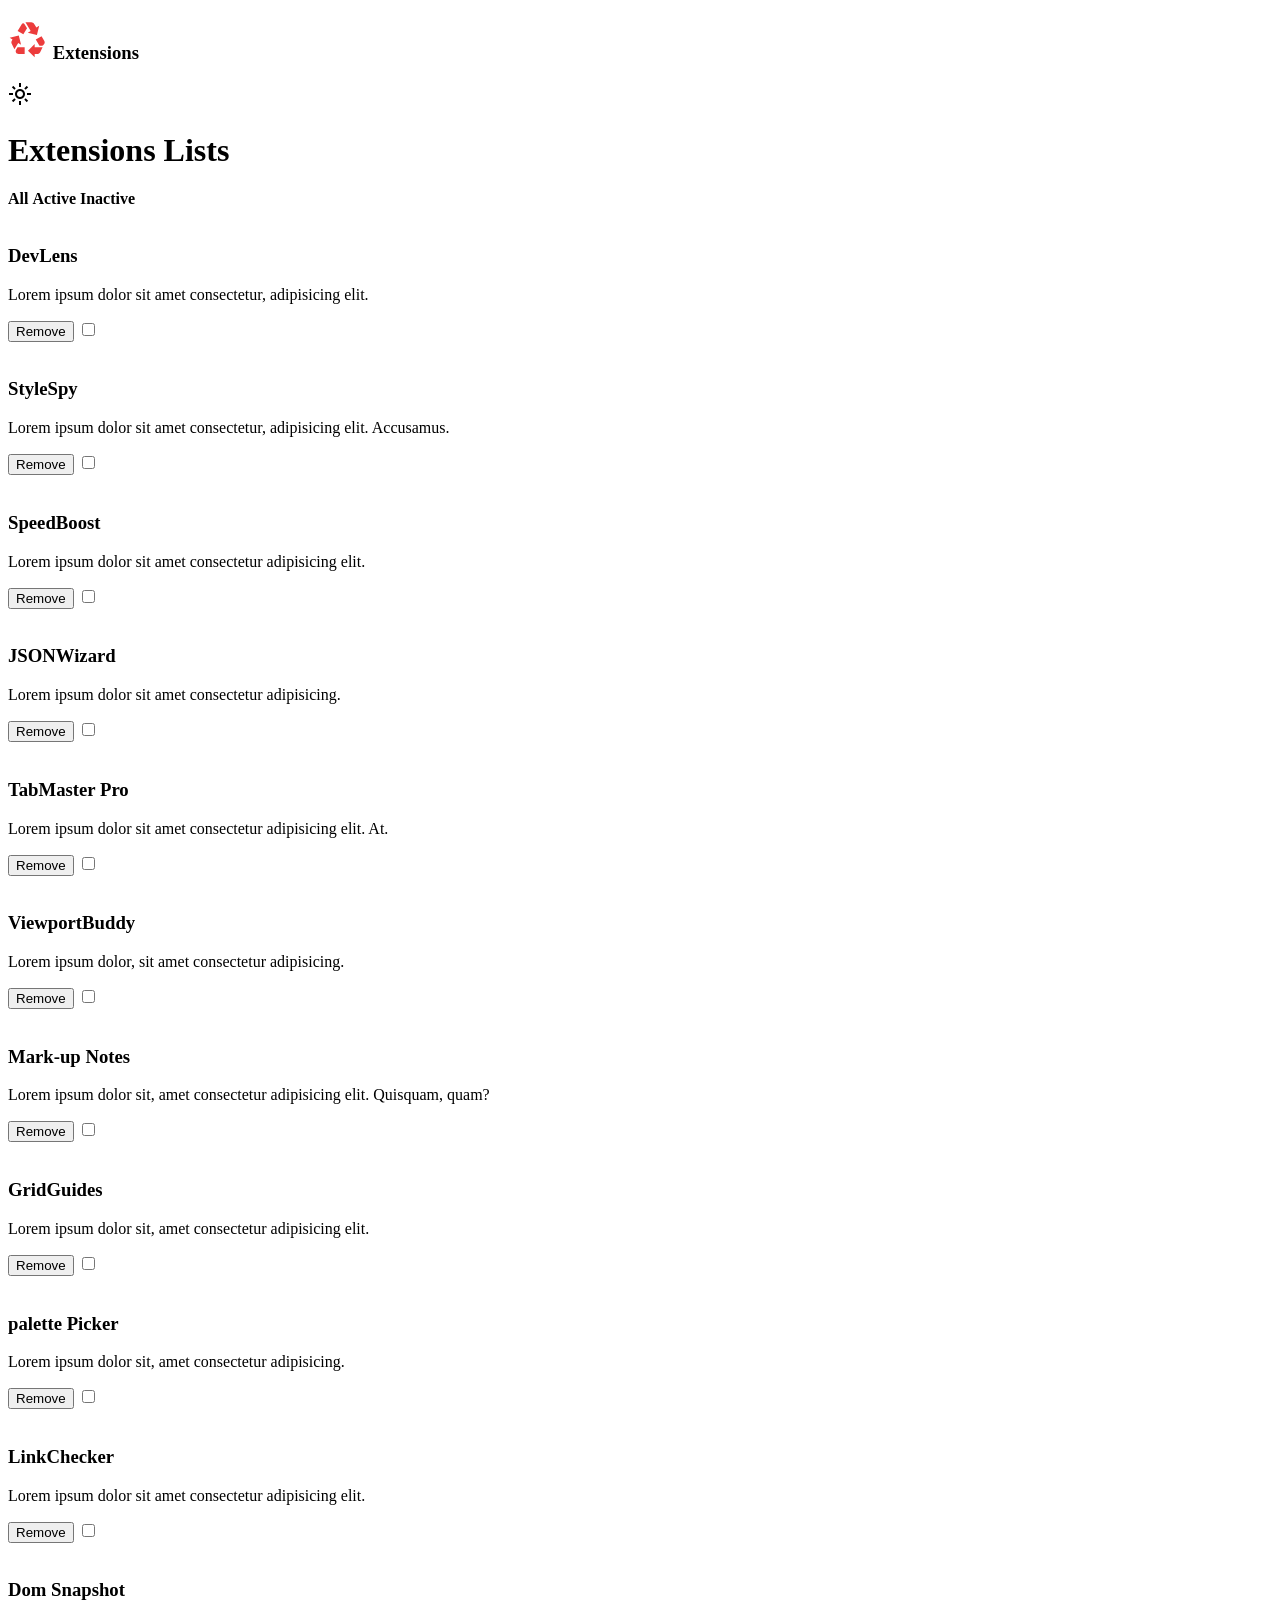
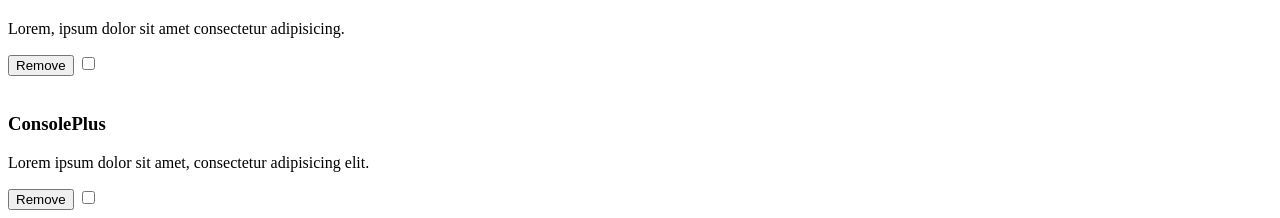
==== index-2.html @ 66c52c82 "For Extension list" ====
<!DOCTYPE html>
<html lang="en">
<head>
    <meta charset="UTF-8">
    <meta name="viewport" content="width=device-width, initial-scale=1.0">
    <title>Christo's Work</title>
    <link rel="stylesheet" href="https://fonts.googleapis.com/css2?family=Material+Symbols+Outlined:opsz,wght,FILL,GRAD@20..48,100..700,0..1,-50..200&icon" />
    <link rel="stylesheet" href="index-2.css">
</head>
<body>
    <div class="container">
        <div class="header">
            <h3><svg xmlns="http://www.w3.org/2000/svg" height="40px" viewBox="0 -960 960 960" width="40px" fill="#ec3c3c"><path d="m368-592 89-147-59-98q-12-20-34.5-20T329-837l-98 163 137 82Zm387 272-89-148 139-80 64 107q11 17 12 38t-9 39q-10 20-29.5 32T800-320h-45ZM640-40 480-200l160-160v80h190l-58 116q-11 20-30 32t-42 12h-60v80Zm-387-80q-20 0-36.5-10.5T192-158q-8-16-7.5-33.5T194-224l34-56h172v160H253Zm-99-114L89-364q-9-18-8.5-38.5T92-441l16-27-68-41 219-55 55 220-69-42-91 152Zm540-342-219-55 69-41-125-208h141q21 0 39.5 10.5T629-841l52 87 68-42-55 220Z"/></svg>
            Extensions</h3>
            <span id="light-mode" class="material-symbols-outlined">
                light_mode
                </span>
        </div>

        <div class="active">
            <h1>Extensions Lists</h1>

            <div id="btn">
                <strong id="all">All</strong>
                <strong id="active">Active</strong>
                <strong id="inactive">Inactive</strong>
            </div>
        </div>  

        <div class="body">
            <div class="box box-1">
                <div id="flex-box"> 
                    <img src="extensions-img/dev-lens-img.jpg" alt="">
                    <div>
                        <h3>DevLens</h3>
                        <p>Lorem ipsum dolor sit amet consectetur, adipisicing elit.</p>
                    </div>
                </div>
                <div class="second-child">
                    <button class="btn-">Remove</button>
                    <label class="switch">
                        <input type="checkbox">
                        <span class="slider round"></span>
                    </label>
                </div>
            </div>

            <div class="box box-2">
                <div id="flex-box">
                    <img src="extensions-img/styleSpy-img.png" alt="">
                    <div>
                        <h3>StyleSpy</h3>
                        <p>Lorem ipsum dolor sit amet consectetur, adipisicing elit. Accusamus.</p>
                    </div>
                </div>

                <div class="second-child">
                    <button class="btn-">Remove</button>
                    <label class="switch">
                        <input type="checkbox">
                        <span class="slider round"></span>
                    </label>
                </div>
            </div>

            <div class="box box-3">
                <div id="flex-box">
                    <img src="extensions-img/speed-boost-img.jpg" alt="">
                    <div>
                        <h3>SpeedBoost</h3>
                        <p>Lorem ipsum dolor sit amet consectetur adipisicing elit.</p>
                    </div>
                </div>

                <div class="second-child">
                    <button class="btn-">Remove</button>
                    <label class="switch">
                        <input type="checkbox">
                        <span class="slider round"></span>
                    </label>
                </div>
            </div>
            
            <div class="box box-4">
                <div id="flex-box">
                    <img src="extensions-img/js-img.png" alt="">
                    <div>
                        <h3>JSONWizard</h3>
                        <p>Lorem ipsum dolor sit amet consectetur adipisicing.</p>
                    </div>
                </div>

                <div class="second-child">
                    <button class="btn-">Remove</button>
                    <label class="switch">
                        <input type="checkbox">
                        <span class="slider round"></span>
                      </label>
                </div>
            </div>

            <div class="box box-5">
                <div id="flex-box">
                    <img src="extensions-img/master-pro.png" alt="">
                    <div>
                        <h3>TabMaster Pro</h3>
                        <p>Lorem ipsum dolor sit amet consectetur adipisicing elit. At.</p>
                    </div>
                </div>

                <div class="second-child">
                    <button class="btn-">Remove</button>
                    <label class="switch">
                        <input type="checkbox">
                        <span class="slider round"></span>
                      </label>
                </div>
            </div>

            <div class="box box-6">
                <div id="flex-box">
                    <img src="extensions-img/buddy.jpg" alt="">

                    <div>
                        <h3>ViewportBuddy</h3>
                        <p>Lorem ipsum dolor, sit amet consectetur adipisicing.</p>
                    </div>
                </div>

                <div class="second-child">
                    <button class="btn-">Remove</button>
                    <label class="switch">
                        <input type="checkbox">
                        <span class="slider round"></span>
                      </label>
                </div>
            </div>

            <div class="box box-7">
                <div id="flex-box">
                    <img src="extensions-img/mark-up-img.png" alt="">
                    <div>
                        <h3>Mark-up Notes</h3>
                        <p>Lorem ipsum dolor sit, amet consectetur adipisicing elit. Quisquam, quam?</p>
                    </div>
                </div>
                <div class="second-child">
                
                    <button class="btn-">Remove</button>
                    <label class="switch">
                        <input type="checkbox">
                        <span class="slider round"></span>
                      </label>
                </div>
            </div>

            <div class="box box-8">
                <div id="flex-box">
                    <img src="extensions-img/grid-guides-img.png" alt="">
                    <div>
                        <h3>GridGuides</h3>
                        <p>Lorem ipsum dolor sit, amet consectetur adipisicing elit.</p>                   
                    </div>
                </div>

                <div class="second-child">
                    <button class="btn-">Remove</button>
                    <label class="switch">
                        <input type="checkbox">
                        <span class="slider round"></span>
                      </label>
                </div>
            </div>

            <div class="box box-9">
                <div id="flex-box">
                    <img src="extensions-img/palette-picker-img.jpg" alt="">
                    <div>
                        <h3>palette Picker</h3>
                        <p>Lorem ipsum dolor sit, amet consectetur adipisicing.</p>                   
                    </div>
                </div>

                <div class="second-child">
                    <button class="btn-">Remove</button>
                    <label class="switch">
                        <input type="checkbox">
                        <span class="slider round"></span>
                      </label>
                </div>
            </div>

            <div class="box box-10">
                <div id="flex-box">
                    <img src="extensions-img/palette-picker-img.jpg" alt="">
                    <div>
                        <h3>LinkChecker</h3>
                        <p>Lorem ipsum dolor sit amet consectetur adipisicing elit.</p>                     
                    </div>
                </div>

                <div class="second-child">
                    <button class="btn-">Remove</button>
                    <label class="switch">
                        <input type="checkbox">
                        <span class="slider round"></span>
                      </label>
                </div>
                   
            </div>

            <div class="box box-11">
                <div id="flex-box">
                    <img src="extensions-img/mark-up-img.png" alt="">
                    <div>
                        <h3>Dom Snapshot</h3>
                        <p>Lorem, ipsum dolor sit amet consectetur adipisicing.</p>                        
                    </div>
                </div>

                <div class="second-child">
                    <button class="btn-">Remove</button>
                    <label class="switch">
                        <input type="checkbox">
                        <span class="slider round"></span>
                      </label>
                </div>
            </div>

            <div class="box box-12">
                <div id="flex-box">
                    <img src="extensions-img/mark-up-img.png" alt="">
                    <div>
                        <h3>ConsolePlus</h3>
                        <p>Lorem ipsum dolor sit amet, consectetur adipisicing elit.</p>                        
                    </div>
                </div>
                <div class="second-child">
                    <button class="btn-">Remove</button>
                    <label class="switch">
                        <input type="checkbox">
                        <span class="slider round"></span>
                      </label>
                </div>
            </div>

        </div>

    </div>
</body>
</html>
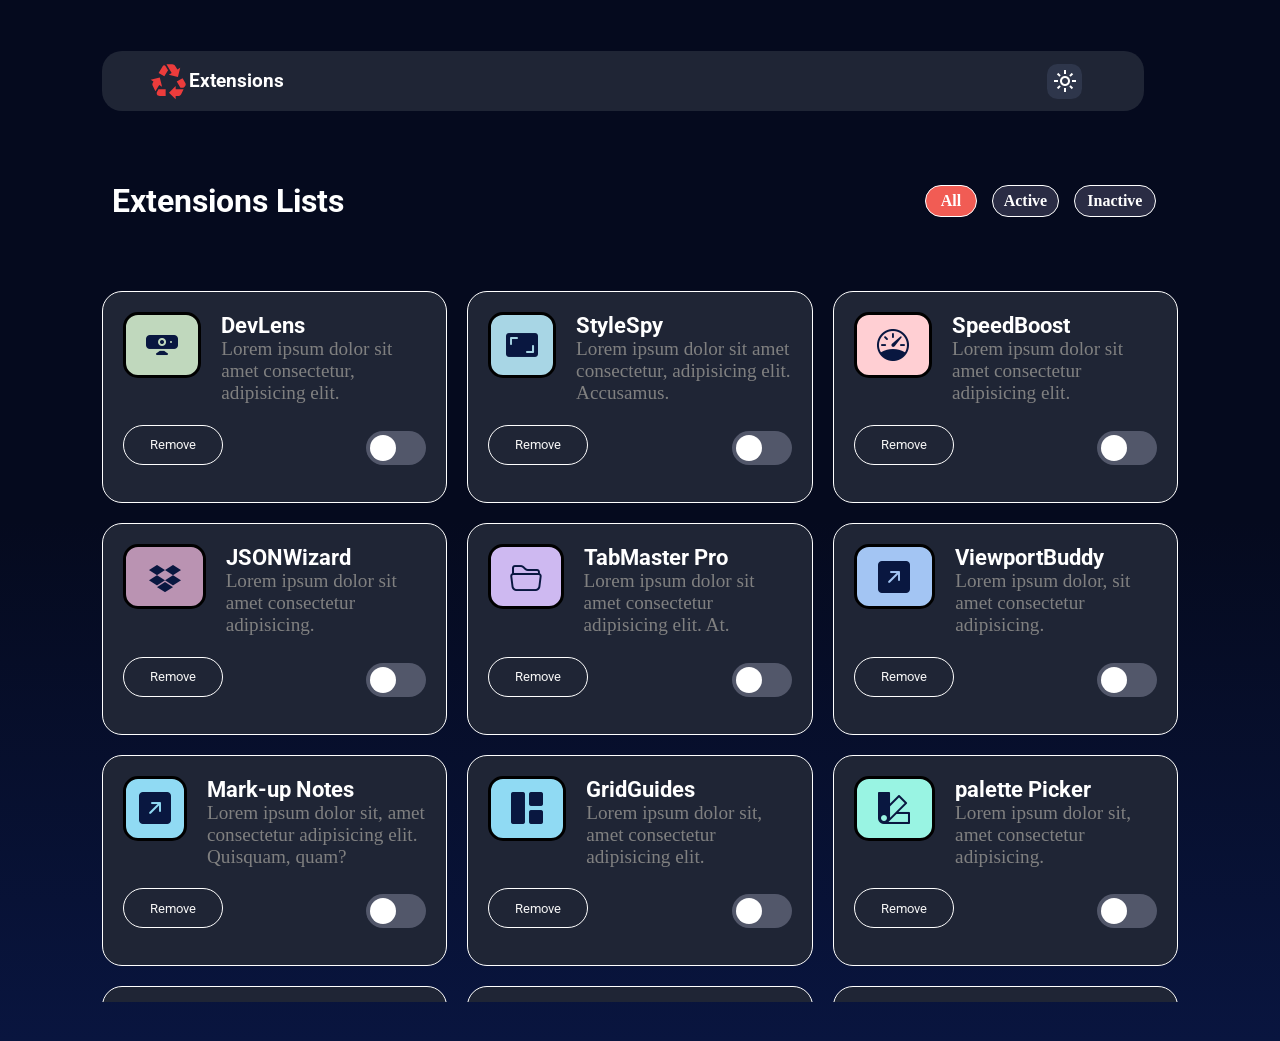
==== commit c5eefb33: "New changes" ====
--- a/index-2.html
+++ b/index-2.html
@@ -3,9 +3,13 @@
 <head>
     <meta charset="UTF-8">
     <meta name="viewport" content="width=device-width, initial-scale=1.0">
-    <title>Christo's Work</title>
+    <title>DashBoard</title>
+    <link rel="preconnect" href="https://fonts.googleapis.com">
+    <link rel="preconnect" href="https://fonts.gstatic.com" crossorigin>
+    <link href="https://fonts.googleapis.com/css2?family=Roboto:ital,wght@0,100..900;1,100..900&display=swap" rel="stylesheet">
     <link rel="stylesheet" href="https://fonts.googleapis.com/css2?family=Material+Symbols+Outlined:opsz,wght,FILL,GRAD@20..48,100..700,0..1,-50..200&icon" />
     <link rel="stylesheet" href="index-2.css">
+    <link rel="stylesheet" href="https://cdn.jsdelivr.net/npm/bootstrap-icons@1.11.3/font/bootstrap-icons.min.css">
 </head>
 <body>
     <div class="container">
@@ -30,7 +34,8 @@
         <div class="body">
             <div class="box box-1">
                 <div id="flex-box"> 
-                    <img src="extensions-img/dev-lens-img.jpg" alt="">
+                    <!-- <img src="extensions-img/dev-lens-img.jpg" alt=""> -->
+                    <i class="bi bi-webcam-fill bi-1"></i>
                     <div>
                         <h3>DevLens</h3>
                         <p>Lorem ipsum dolor sit amet consectetur, adipisicing elit.</p>
@@ -47,7 +52,8 @@
 
             <div class="box box-2">
                 <div id="flex-box">
-                    <img src="extensions-img/styleSpy-img.png" alt="">
+                    <!-- <img src="extensions-img/styleSpy-img.png" alt=""> -->
+                    <i class="bi bi-aspect-ratio-fill bi-2"></i>
                     <div>
                         <h3>StyleSpy</h3>
                         <p>Lorem ipsum dolor sit amet consectetur, adipisicing elit. Accusamus.</p>
@@ -65,7 +71,8 @@
 
             <div class="box box-3">
                 <div id="flex-box">
-                    <img src="extensions-img/speed-boost-img.jpg" alt="">
+                    <!-- <img src="extensions-img/speed-boost-img.jpg" alt=""> -->
+                    <i class="bi bi-speedometer bi-3"></i>
                     <div>
                         <h3>SpeedBoost</h3>
                         <p>Lorem ipsum dolor sit amet consectetur adipisicing elit.</p>
@@ -83,7 +90,8 @@
             
             <div class="box box-4">
                 <div id="flex-box">
-                    <img src="extensions-img/js-img.png" alt="">
+                    <!-- <img src="extensions-img/js-img.png" alt=""> -->
+                    <i class="bi bi-dropbox bi-4"></i>
                     <div>
                         <h3>JSONWizard</h3>
                         <p>Lorem ipsum dolor sit amet consectetur adipisicing.</p>
@@ -101,7 +109,8 @@
 
             <div class="box box-5">
                 <div id="flex-box">
-                    <img src="extensions-img/master-pro.png" alt="">
+                    <!-- <img src="extensions-img/master-pro.png" alt=""> -->
+                    <i class="bi bi-folder2-open bi-5"></i>
                     <div>
                         <h3>TabMaster Pro</h3>
                         <p>Lorem ipsum dolor sit amet consectetur adipisicing elit. At.</p>
@@ -119,8 +128,8 @@
 
             <div class="box box-6">
                 <div id="flex-box">
-                    <img src="extensions-img/buddy.jpg" alt="">
-
+                    <!-- <img src="extensions-img/buddy.jpg" alt=""> -->
+                    <i class="bi bi-arrow-up-right-square-fill bi-6"></i>
                     <div>
                         <h3>ViewportBuddy</h3>
                         <p>Lorem ipsum dolor, sit amet consectetur adipisicing.</p>
@@ -138,7 +147,8 @@
 
             <div class="box box-7">
                 <div id="flex-box">
-                    <img src="extensions-img/mark-up-img.png" alt="">
+                    <!-- <img src="extensions-img/mark-up-img.png" alt=""> -->
+                    <i class="bi bi-arrow-up-right-square-fill bi-7"></i>
                     <div>
                         <h3>Mark-up Notes</h3>
                         <p>Lorem ipsum dolor sit, amet consectetur adipisicing elit. Quisquam, quam?</p>
@@ -156,7 +166,8 @@
 
             <div class="box box-8">
                 <div id="flex-box">
-                    <img src="extensions-img/grid-guides-img.png" alt="">
+                    <!-- <img src="extensions-img/grid-guides-img.png" alt=""> -->
+                    <i class="bi bi-grid-1x2-fill bi-8"></i>
                     <div>
                         <h3>GridGuides</h3>
                         <p>Lorem ipsum dolor sit, amet consectetur adipisicing elit.</p>                   
@@ -174,7 +185,9 @@
 
             <div class="box box-9">
                 <div id="flex-box">
-                    <img src="extensions-img/palette-picker-img.jpg" alt="">
+                    <!-- <img src="extensions-img/palette-picker-img.jpg" alt=""> -->
+                    <i class="bi bi-palette2 bi-9"></i>
+                    
                     <div>
                         <h3>palette Picker</h3>
                         <p>Lorem ipsum dolor sit, amet consectetur adipisicing.</p>                   
@@ -192,7 +205,8 @@
 
             <div class="box box-10">
                 <div id="flex-box">
-                    <img src="extensions-img/palette-picker-img.jpg" alt="">
+                    <!-- <img src="extensions-img/palette-picker-img.jpg" alt=""> -->
+                    <i class="bi bi-patch-check-fill bi-10"></i>
                     <div>
                         <h3>LinkChecker</h3>
                         <p>Lorem ipsum dolor sit amet consectetur adipisicing elit.</p>                     
@@ -211,7 +225,8 @@
 
             <div class="box box-11">
                 <div id="flex-box">
-                    <img src="extensions-img/mark-up-img.png" alt="">
+                    <!-- <img src="extensions-img/mark-up-img.png" alt=""> -->
+                    <i class="bi bi-file-break-fill bi-11"></i>
                     <div>
                         <h3>Dom Snapshot</h3>
                         <p>Lorem, ipsum dolor sit amet consectetur adipisicing.</p>                        
@@ -229,7 +244,8 @@
 
             <div class="box box-12">
                 <div id="flex-box">
-                    <img src="extensions-img/mark-up-img.png" alt="">
+                    <!-- <img src="extensions-img/mark-up-img.png" alt=""> -->
+                     <i class="bi bi-git bi-12"></i>
                     <div>
                         <h3>ConsolePlus</h3>
                         <p>Lorem ipsum dolor sit amet, consectetur adipisicing elit.</p>                        
--- a/index-2.css
+++ b/index-2.css
@@ -0,0 +1,341 @@
+*{
+    margin: 0;
+    padding: 0;
+}
+body{
+    background-image: linear-gradient( rgb(5, 10, 30),rgb(5, 10, 30), rgb(9, 21, 63));
+}
+span[id="light-mode"] {
+    border-radius: 30%;
+    color: white;
+    background-color: rgb(46, 54, 75);
+    width: 35px;
+    height: 35px;
+    display: flex;
+    justify-content: center;
+    align-items: center;
+
+}
+.container{
+    padding: 4% 8%;
+    margin-bottom: 3%;
+    height: 100vh;
+    overflow-y: scroll;    
+}
+.container>.header {
+    height: 60px;
+    width: 78vw;
+    border-radius: 20px;
+    background-color: rgba(31, 37, 53);
+    display: grid;
+    grid-template-columns: 90% 5%;
+    justify-content: center;
+    align-items: center;
+    color: white;
+    padding: 0 2%;
+}
+.header>h3 {
+    display: flex;
+    align-items: center;
+    font-family: "Roboto", sans-serif;
+
+}
+h1,h3 {
+    font-family: "Roboto", sans-serif;
+
+}
+.active {
+    color: white;
+    display: grid;
+    grid-template-columns: 77% 1fr;
+    align-items: center;
+    height: 20vh;
+    padding: 0 10px;
+
+}
+#btn {
+    display: flex;
+    gap: 15px;
+}
+#all {
+    border: 1px solid white;
+    border-radius: 20px;
+    width: 50px;
+    background-color: rgba(49, 54, 76);
+    height: 30px;
+    display: flex;
+    align-items: center;
+    justify-content: center;
+    background-color: rgba(241, 92, 84);
+    cursor: pointer;
+    
+}
+
+#active {
+    border: 1px solid white;
+    border-radius: 20px;
+    background-color: rgba(72, 72, 99, 0.562);
+    width: 65px;
+    height: 30px;
+    display: flex;
+    align-items: center;
+    justify-content: center;
+}
+#inactive {
+    border: 1px solid white;
+    border-radius: 20px;
+    background-color: rgba(72, 72, 99, 0.562);
+    width: 80px;
+    height: 30px;
+    display: flex;
+    align-items: center;
+    justify-content: center;
+}
+.body{
+    display: grid;
+    grid-template-columns: 1fr 1fr 1fr;
+    grid-template-rows: 28% 28% 28% 28%;
+    gap: 20px;
+    /* height: 50%; */
+    
+
+}
+.box{
+    border: 1px solid white;
+    border-radius: 20px;
+    background-color: rgba(31, 37, 53);
+    padding: 20px;
+    display: grid;
+    grid-template-rows: 50% 40%;
+    
+}
+#flex-box {
+    font-size: larger;
+    display: flex;
+    gap:20px;
+}
+#flex-box .bi {
+    /* width: 50%;
+    height: 60%; */
+    border: 3px solid black;
+    display: flex;
+    justify-content: center;
+    align-items: center;
+    border-radius: 15px;
+}
+.bi-1{
+    width: 50%;
+    height: 70%;
+    background-color: rgb(192, 216, 189);
+    font-size: 2rem;
+    color: rgb(9, 23, 64);
+}
+.bi-2{
+    width: 50%;
+    height: 70%;
+    background-color: rgb(168, 214, 229);
+    font-size: 2rem;
+    color: rgb(9, 23, 64);
+}
+.bi-3{
+    width: 50%;
+    height: 70%;
+    background-color: rgb(255, 207, 211);
+    font-size: 2rem;
+    color: rgb(9, 23, 64);
+}
+.bi-4{
+    width: 50%;
+    height: 70%;
+    background-color: rgb(186, 147, 178);
+    font-size: 2rem;
+    color: rgb(9, 23, 64);
+}
+.bi-5{
+    width: 50%;
+    height: 70%;
+    background-color: rgb(206, 185, 241);
+    font-size: 2rem;
+    color: rgb(9, 23, 64);
+}
+.bi-6{
+    width: 50%;
+    height: 70%;
+    background-color: rgb(163, 197, 243);
+    font-size: 2rem;
+    color: rgb(9, 23, 64);
+}
+.bi-7{
+    width: 50%;
+    height: 70%;
+    background-color: rgb(144, 218, 243);
+    font-size: 2rem;
+    color: rgb(9, 23, 64);
+}
+.bi-8{
+    width: 50%;
+    height: 70%;
+    background-color: rgb(144, 218, 243);
+    font-size: 2rem;
+    color: rgb(9, 23, 64);
+}
+.bi-9{
+    width: 50%;
+    height: 70%;
+    background-color: rgb(153, 244, 227);
+    font-size: 2rem;
+    color: rgb(9, 23, 64);
+}
+.bi-10{
+    width: 50%;
+    height: 70%;
+    background-color: rgb(255, 216, 189);
+    font-size: 2rem;
+    color: rgb(9, 23, 64);
+}
+.bi-11{
+    width: 50%;
+    height: 70%;
+    background-color: rgb(144, 235, 244);
+    font-size: 2rem;
+    color: rgb(9, 23, 64);
+}
+.bi-12{
+    width: 50%;
+    height: 70%;
+    background-color: rgb(187, 251, 190);
+    font-size: 2rem;
+    color: rgb(9, 23, 64);
+}
+
+.switch {
+    position: relative;
+    display: inline-block;
+    width: 60px;
+    height: 34px;
+  }
+
+  .switch input { 
+    opacity: 0;
+    width: 0;
+    height: 0;
+  }
+
+  .slider {
+    position: absolute;
+    cursor: pointer;
+    top: 0;
+    left: 0;
+    right: 0;
+    bottom: 0;
+    background-color: rgb(82, 87, 106);
+    -webkit-transition: .4s;
+    transition: .4s;
+  }
+
+  .slider:before {
+    position: absolute;
+    content: "";
+    height: 26px;
+    width: 26px;
+    left: 4px;
+    bottom: 4px;
+    background-color: white;
+    -webkit-transition: .4s;
+    transition: .4s;
+  }
+
+  input:checked + .slider {
+    background-color: rgb(224, 89, 79);
+  }
+
+  input:focus + .slider {
+    box-shadow: rgb(224, 89, 79);
+  }
+
+  input:checked + .slider:before {
+    -webkit-transform: translateX(26px);
+    -ms-transform: translateX(26px);
+  transform: translateX(26px);
+}
+
+/* Rounded sliders */
+.slider.round {
+  border-radius: 34px;
+}
+
+.slider.round:before {
+  border-radius: 50%;
+}
+#flex-box h3 {
+    color: white;
+}
+#flex-box p {
+    color: gray;
+}
+.btn- {
+    width: 100px;
+    height: 40px;
+    border-radius: 20px;
+    border: 1px solid white;
+    background-color: transparent;
+    color: whitesmoke;
+    font-family: "Roboto", sans-serif;
+
+
+}
+.second-child {
+    display: flex;
+    justify-content: space-between;
+    align-items: end;
+    /* gap: 11rem; */
+}
+/* media query for tablet view */
+@media screen and (max-width: 905px) {
+    .body{
+        grid-template-columns: 1fr 1fr;
+        grid-template-rows: 20% 20% 20% 20% 20% 20% 20% 20% ;
+        justify-content: center;
+
+
+    }
+    .active {
+        grid-template-columns: 65% 1fr;
+    
+    }
+    .container>.header {
+        width: 80vw;
+        grid-template-columns: 90% 5%;
+     
+    }   
+  
+    
+}
+/* media query for mobile view */
+@media screen and (max-width: 618px) {
+    .body{
+        grid-template-columns: 1fr;
+        grid-template-rows: 10% 10% 10% 10% 10% 10% 10% 10% 10% 10% 10% 10%;
+        
+    }
+    .container>.header {
+        grid-template-columns: 60% 30%;
+     
+    }
+    .active {
+       display: flex;
+       flex-direction: column;
+       gap: 10px;
+    }
+  
+}
+/* media query for small mobile view */
+@media screen and (max-width: 330px) {
+    .container>.header {
+        display: flex;
+        justify-content: center;
+        flex-direction: column;
+        gap: 5px;
+    }
+  
+}
